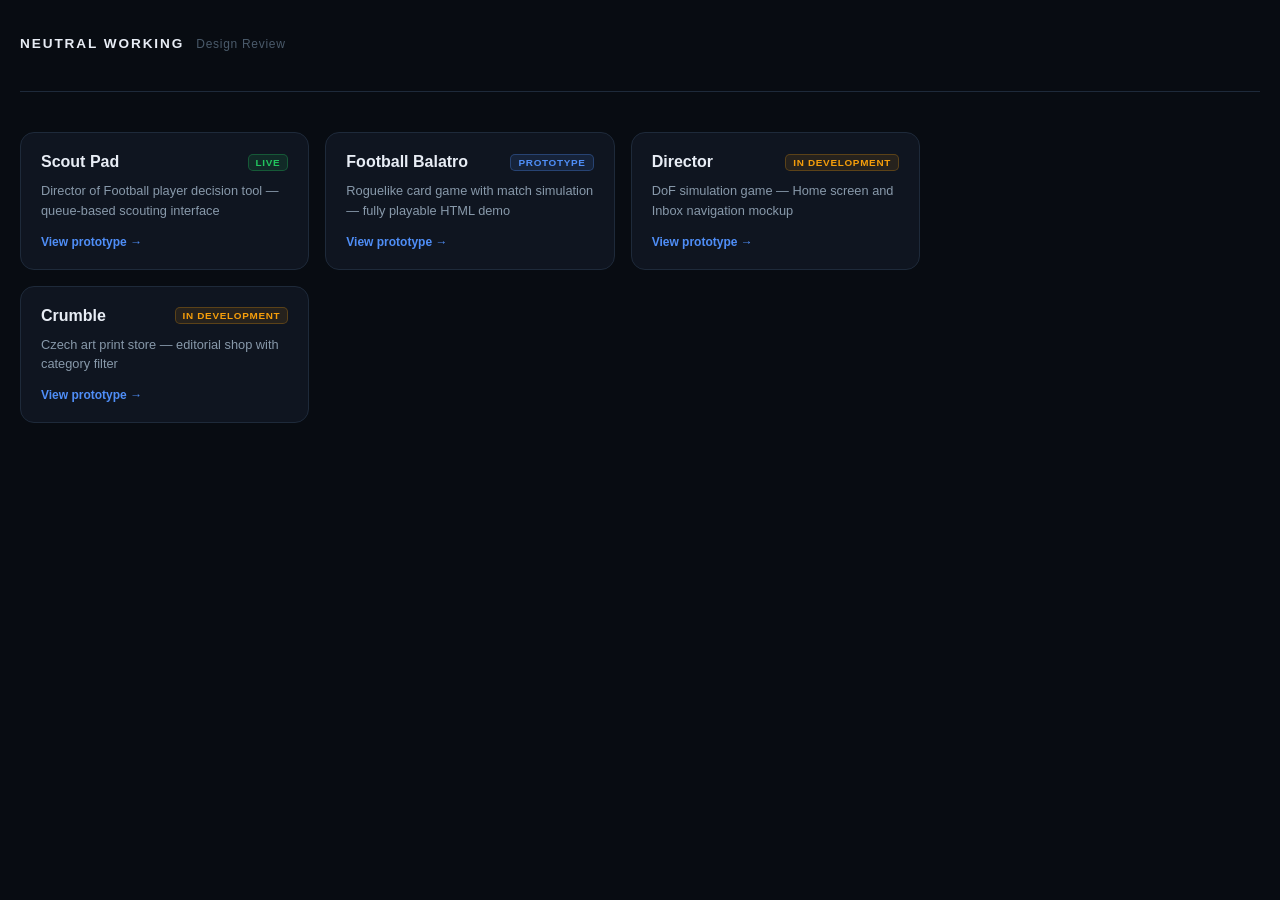
==== index.html @ 382dd6c7 "Initial prototype site — Scout Pad, fbal, Crumble, Director Co-Authored-By: Claude Opus 4.6 <noreply" ====
<!doctype html>
<html lang="en">
<head>
  <meta charset="UTF-8" />
  <meta name="viewport" content="width=device-width, initial-scale=1.0" />
  <title>Neutral Working — Prototypes</title>
  <link rel="stylesheet" href="assets/css/index.css" />
</head>
<body>
  <header class="site-header">
    <span class="site-logo">Neutral Working</span>
    <span class="site-sub">Design Review</span>
  </header>

  <main class="grid">

    <a class="card" href="prototypes/scout-pad/">
      <div class="card-top">
        <span class="card-name">Scout Pad</span>
        <span class="badge badge-live">Live</span>
      </div>
      <p class="card-desc">Director of Football player decision tool — queue-based scouting interface</p>
      <span class="card-link">View prototype &rarr;</span>
    </a>

    <a class="card" href="prototypes/fbal/">
      <div class="card-top">
        <span class="card-name">Football Balatro</span>
        <span class="badge badge-proto">Prototype</span>
      </div>
      <p class="card-desc">Roguelike card game with match simulation — fully playable HTML demo</p>
      <span class="card-link">View prototype &rarr;</span>
    </a>

    <a class="card" href="prototypes/director/">
      <div class="card-top">
        <span class="card-name">Director</span>
        <span class="badge badge-dev">In development</span>
      </div>
      <p class="card-desc">DoF simulation game — Home screen and Inbox navigation mockup</p>
      <span class="card-link">View prototype &rarr;</span>
    </a>

    <a class="card" href="prototypes/crumble/">
      <div class="card-top">
        <span class="card-name">Crumble</span>
        <span class="badge badge-dev">In development</span>
      </div>
      <p class="card-desc">Czech art print store — editorial shop with category filter</p>
      <span class="card-link">View prototype &rarr;</span>
    </a>

  </main>
</body>
</html>
---- assets/css/index.css ----
:root {
  --bg: #080c12;
  --surface: #0f1520;
  --surface2: #161e2e;
  --border: #1e2a3a;
  --border2: #253040;
  --accent: #4f8ef7;
  --text: #e8edf5;
  --text2: #8899aa;
  --text3: #4a5a6a;
}

*, *::before, *::after { box-sizing: border-box; margin: 0; padding: 0; }

body {
  background: var(--bg);
  color: var(--text);
  font-family: -apple-system, BlinkMacSystemFont, "SF Pro Display", "Inter", sans-serif;
  min-height: 100vh;
  padding: 0 20px 60px;
}

.site-header {
  display: flex;
  align-items: baseline;
  gap: 12px;
  padding: 36px 0 40px;
  border-bottom: 1px solid var(--border);
  margin-bottom: 40px;
}

.site-logo {
  font-size: 0.85rem;
  font-weight: 800;
  letter-spacing: 0.14em;
  text-transform: uppercase;
  color: var(--text);
}

.site-sub {
  font-size: 0.75rem;
  color: var(--text3);
  letter-spacing: 0.06em;
}

.grid {
  display: grid;
  grid-template-columns: repeat(auto-fill, minmax(280px, 1fr));
  gap: 16px;
  max-width: 900px;
}

.card {
  display: flex;
  flex-direction: column;
  gap: 10px;
  padding: 20px;
  background: var(--surface);
  border: 1px solid var(--border);
  border-radius: 14px;
  text-decoration: none;
  color: inherit;
  transition: border-color 0.15s, background 0.15s;
}

.card:hover {
  border-color: var(--border2);
  background: var(--surface2);
}

.card-top {
  display: flex;
  align-items: center;
  justify-content: space-between;
  gap: 8px;
}

.card-name {
  font-size: 1rem;
  font-weight: 700;
  color: var(--text);
}

.badge {
  font-size: 0.62rem;
  font-weight: 700;
  letter-spacing: 0.07em;
  text-transform: uppercase;
  padding: 2px 7px;
  border-radius: 5px;
  border: 1px solid transparent;
  white-space: nowrap;
}

.badge-live  { background: rgba(34,197,94,0.12); color: #22c55e; border-color: rgba(34,197,94,0.3); }
.badge-proto { background: rgba(79,142,247,0.12); color: #4f8ef7; border-color: rgba(79,142,247,0.3); }
.badge-dev   { background: rgba(245,158,11,0.10); color: #f59e0b; border-color: rgba(245,158,11,0.25); }

.card-desc {
  font-size: 0.8rem;
  color: var(--text2);
  line-height: 1.55;
}

.card-link {
  font-size: 0.75rem;
  color: var(--accent);
  font-weight: 600;
  margin-top: 4px;
}
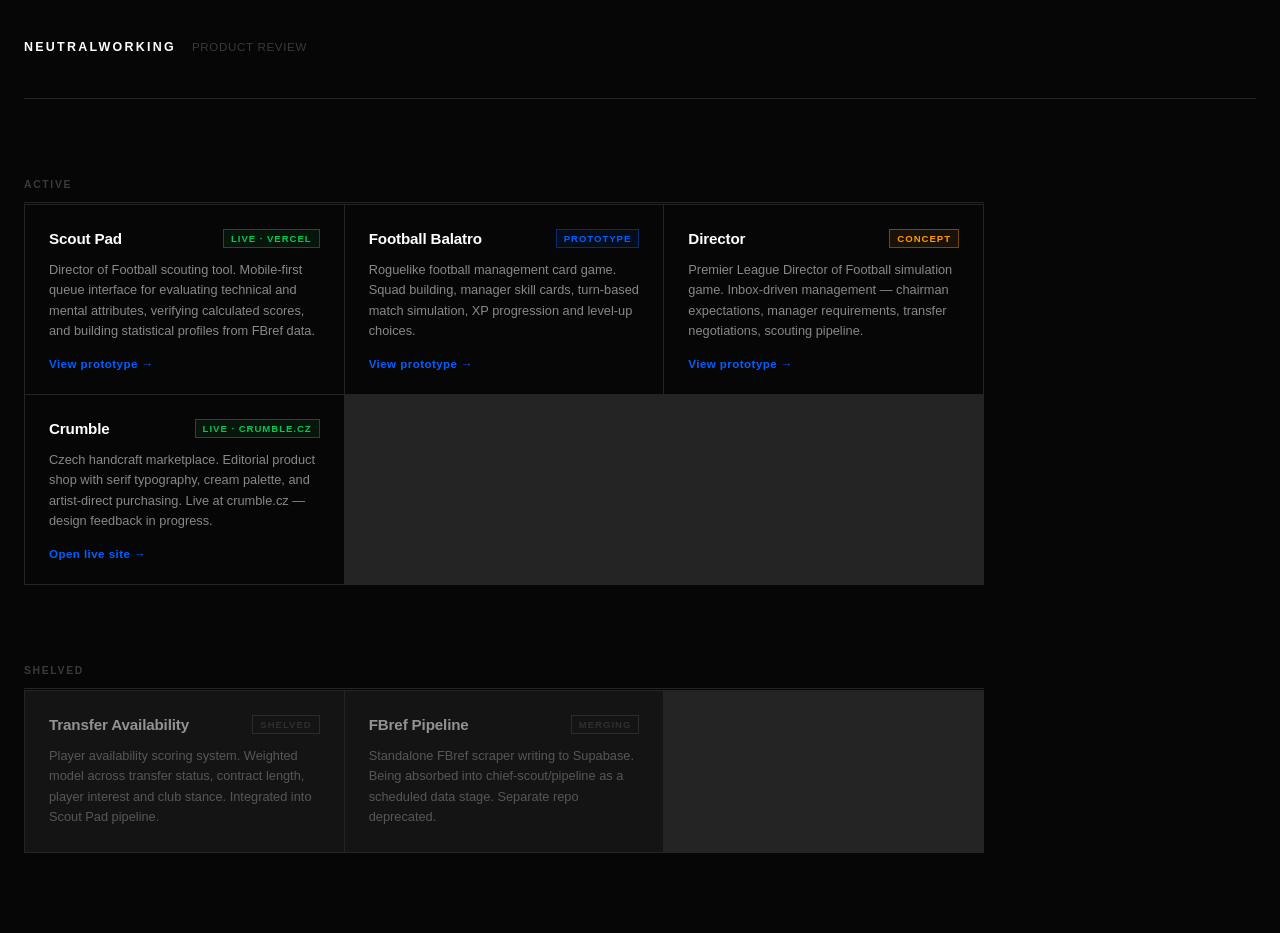
==== commit 53a50eb2: "redesign: new monochrome+bold design system across site Design direction: true black base, Helvetica" ====
--- a/index.html
+++ b/index.html
@@ -3,23 +3,25 @@
 <head>
   <meta charset="UTF-8" />
   <meta name="viewport" content="width=device-width, initial-scale=1.0" />
-  <title>Neutral Working — Prototypes</title>
+  <title>neutralworking — product review</title>
   <link rel="stylesheet" href="assets/css/index.css" />
 </head>
 <body>
   <header class="site-header">
-    <span class="site-logo">Neutral Working</span>
-    <span class="site-sub">Design Review</span>
+    <span class="site-logo">neutralworking</span>
+    <span class="site-sub">product review</span>
   </header>
+
+  <div class="section-label">Active</div>
 
   <main class="grid">
 
     <a class="card" href="prototypes/scout-pad/">
       <div class="card-top">
         <span class="card-name">Scout Pad</span>
-        <span class="badge badge-live">Live</span>
+        <span class="badge badge-live">Live · Vercel</span>
       </div>
-      <p class="card-desc">Director of Football player decision tool — queue-based scouting interface</p>
+      <p class="card-desc">Director of Football scouting tool. Mobile-first queue interface for evaluating technical and mental attributes, verifying calculated scores, and building statistical profiles from FBref data.</p>
       <span class="card-link">View prototype &rarr;</span>
     </a>
 
@@ -28,28 +30,51 @@
         <span class="card-name">Football Balatro</span>
         <span class="badge badge-proto">Prototype</span>
       </div>
-      <p class="card-desc">Roguelike card game with match simulation — fully playable HTML demo</p>
+      <p class="card-desc">Roguelike football management card game. Squad building, manager skill cards, turn-based match simulation, XP progression and level-up choices.</p>
       <span class="card-link">View prototype &rarr;</span>
     </a>
 
     <a class="card" href="prototypes/director/">
       <div class="card-top">
         <span class="card-name">Director</span>
-        <span class="badge badge-dev">In development</span>
+        <span class="badge badge-dev">Concept</span>
       </div>
-      <p class="card-desc">DoF simulation game — Home screen and Inbox navigation mockup</p>
+      <p class="card-desc">Premier League Director of Football simulation game. Inbox-driven management — chairman expectations, manager requirements, transfer negotiations, scouting pipeline.</p>
       <span class="card-link">View prototype &rarr;</span>
     </a>
 
-    <a class="card" href="prototypes/crumble/">
+    <a class="card" href="https://crumble.cz" target="_blank" rel="noopener">
       <div class="card-top">
         <span class="card-name">Crumble</span>
-        <span class="badge badge-dev">In development</span>
+        <span class="badge badge-live">Live · crumble.cz</span>
       </div>
-      <p class="card-desc">Czech art print store — editorial shop with category filter</p>
-      <span class="card-link">View prototype &rarr;</span>
+      <p class="card-desc">Czech handcraft marketplace. Editorial product shop with serif typography, cream palette, and artist-direct purchasing. Live at crumble.cz — design feedback in progress.</p>
+      <span class="card-link">Open live site &rarr;</span>
     </a>
 
   </main>
+
+  <div class="section-label" style="margin-top:48px;">Shelved</div>
+
+  <main class="grid">
+
+    <div class="card" style="opacity:0.5;cursor:default;">
+      <div class="card-top">
+        <span class="card-name">Transfer Availability</span>
+        <span class="badge badge-shelf">Shelved</span>
+      </div>
+      <p class="card-desc">Player availability scoring system. Weighted model across transfer status, contract length, player interest and club stance. Integrated into Scout Pad pipeline.</p>
+    </div>
+
+    <div class="card" style="opacity:0.5;cursor:default;">
+      <div class="card-top">
+        <span class="card-name">FBref Pipeline</span>
+        <span class="badge badge-shelf">Merging</span>
+      </div>
+      <p class="card-desc">Standalone FBref scraper writing to Supabase. Being absorbed into chief-scout/pipeline as a scheduled data stage. Separate repo deprecated.</p>
+    </div>
+
+  </main>
+
 </body>
 </html>
--- a/assets/css/index.css
+++ b/assets/css/index.css
@@ -1,13 +1,16 @@
 :root {
-  --bg: #080c12;
-  --surface: #0f1520;
-  --surface2: #161e2e;
-  --border: #1e2a3a;
-  --border2: #253040;
-  --accent: #4f8ef7;
-  --text: #e8edf5;
-  --text2: #8899aa;
-  --text3: #4a5a6a;
+  --bg: #060606;
+  --surface: #111111;
+  --surface2: #1a1a1a;
+  --border: #242424;
+  --border2: #333333;
+  --accent: #005FFF;
+  --green: #00C853;
+  --amber: #FF9800;
+  --red: #FF2442;
+  --text: #ffffff;
+  --text2: #888888;
+  --text3: #3a3a3a;
 }
 
 *, *::before, *::after { box-sizing: border-box; margin: 0; padding: 0; }
@@ -15,58 +18,56 @@
 body {
   background: var(--bg);
   color: var(--text);
-  font-family: -apple-system, BlinkMacSystemFont, "SF Pro Display", "Inter", sans-serif;
+  font-family: "Helvetica Neue", Helvetica, Arial, sans-serif;
   min-height: 100vh;
-  padding: 0 20px 60px;
+  padding: 0 24px 80px;
 }
 
 .site-header {
   display: flex;
   align-items: baseline;
-  gap: 12px;
-  padding: 36px 0 40px;
+  gap: 16px;
+  padding: 40px 0 44px;
   border-bottom: 1px solid var(--border);
-  margin-bottom: 40px;
+  margin-bottom: 48px;
 }
 
 .site-logo {
-  font-size: 0.85rem;
-  font-weight: 800;
-  letter-spacing: 0.14em;
+  font-size: 0.78rem;
+  font-weight: 700;
+  letter-spacing: 0.18em;
   text-transform: uppercase;
   color: var(--text);
 }
 
 .site-sub {
-  font-size: 0.75rem;
+  font-size: 0.72rem;
   color: var(--text3);
   letter-spacing: 0.06em;
+  text-transform: uppercase;
 }
 
 .grid {
   display: grid;
-  grid-template-columns: repeat(auto-fill, minmax(280px, 1fr));
-  gap: 16px;
-  max-width: 900px;
+  grid-template-columns: repeat(auto-fill, minmax(300px, 1fr));
+  gap: 1px;
+  background: var(--border);
+  max-width: 960px;
+  border: 1px solid var(--border);
 }
 
 .card {
   display: flex;
   flex-direction: column;
-  gap: 10px;
-  padding: 20px;
-  background: var(--surface);
-  border: 1px solid var(--border);
-  border-radius: 14px;
+  gap: 12px;
+  padding: 24px;
+  background: var(--bg);
   text-decoration: none;
   color: inherit;
-  transition: border-color 0.15s, background 0.15s;
+  transition: background 0.1s;
 }
 
-.card:hover {
-  border-color: var(--border2);
-  background: var(--surface2);
-}
+.card:hover { background: var(--surface); }
 
 .card-top {
   display: flex;
@@ -76,35 +77,49 @@
 }
 
 .card-name {
-  font-size: 1rem;
+  font-size: 0.95rem;
   font-weight: 700;
+  letter-spacing: -0.01em;
   color: var(--text);
 }
 
 .badge {
-  font-size: 0.62rem;
+  font-size: 0.6rem;
   font-weight: 700;
-  letter-spacing: 0.07em;
+  letter-spacing: 0.1em;
   text-transform: uppercase;
-  padding: 2px 7px;
-  border-radius: 5px;
+  padding: 3px 7px;
   border: 1px solid transparent;
   white-space: nowrap;
 }
 
-.badge-live  { background: rgba(34,197,94,0.12); color: #22c55e; border-color: rgba(34,197,94,0.3); }
-.badge-proto { background: rgba(79,142,247,0.12); color: #4f8ef7; border-color: rgba(79,142,247,0.3); }
-.badge-dev   { background: rgba(245,158,11,0.10); color: #f59e0b; border-color: rgba(245,158,11,0.25); }
+.badge-live  { color: var(--green);  border-color: rgba(0,200,83,0.4);   background: rgba(0,200,83,0.08); }
+.badge-proto { color: var(--accent); border-color: rgba(0,95,255,0.4);   background: rgba(0,95,255,0.08); }
+.badge-dev   { color: var(--amber);  border-color: rgba(255,152,0,0.4);  background: rgba(255,152,0,0.08); }
+.badge-shelf { color: var(--text3);  border-color: var(--border2);        background: transparent; }
 
 .card-desc {
   font-size: 0.8rem;
   color: var(--text2);
-  line-height: 1.55;
+  line-height: 1.6;
 }
 
 .card-link {
-  font-size: 0.75rem;
+  font-size: 0.72rem;
   color: var(--accent);
-  font-weight: 600;
+  font-weight: 700;
+  letter-spacing: 0.04em;
   margin-top: 4px;
 }
+
+.section-label {
+  font-size: 0.65rem;
+  font-weight: 700;
+  letter-spacing: 0.16em;
+  text-transform: uppercase;
+  color: var(--text3);
+  padding: 32px 0 12px;
+  max-width: 960px;
+  border-bottom: 1px solid var(--border);
+  margin-bottom: 1px;
+}
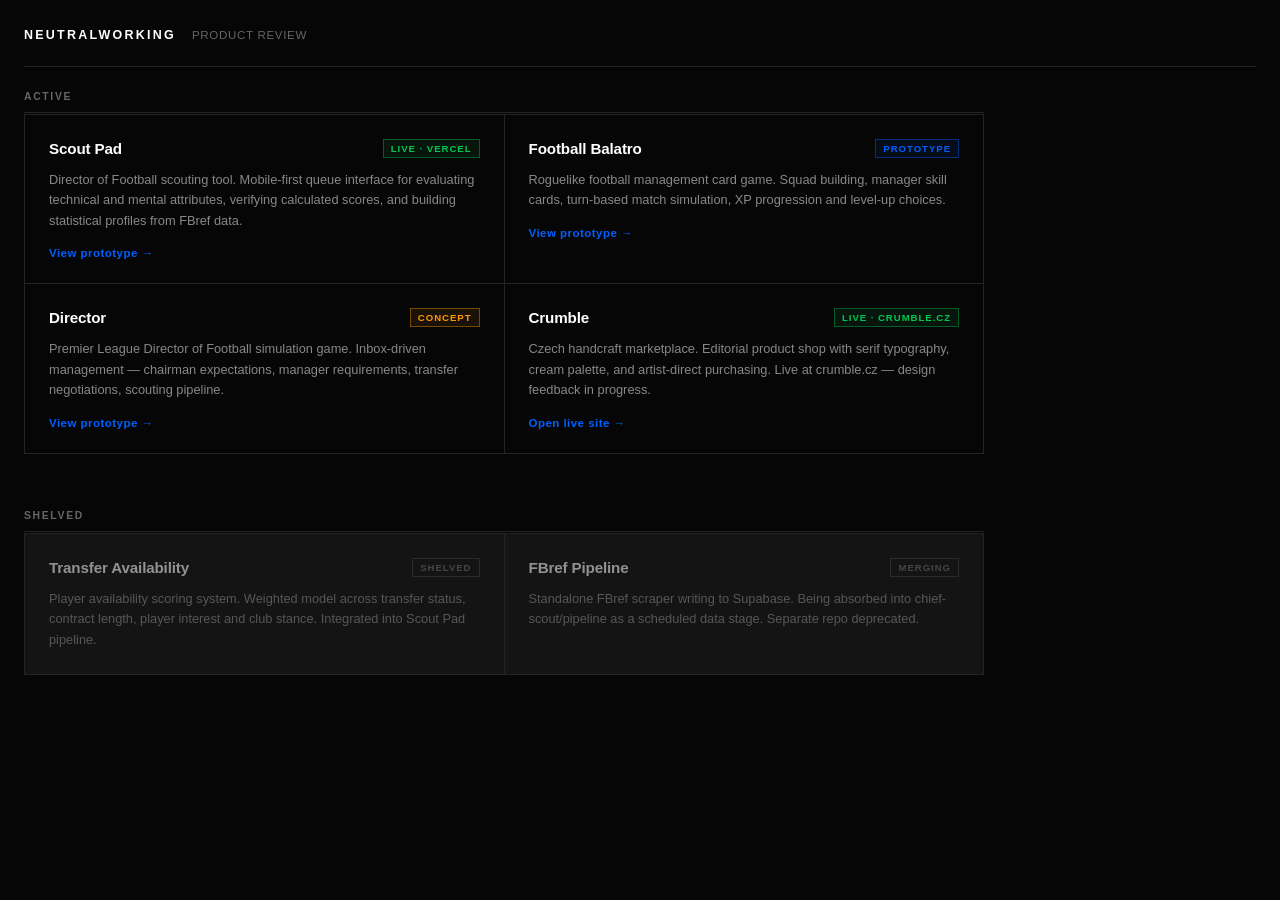
==== commit 791ecedf: "fix(index): 2-column grid eliminates ghost cells, tighten spacing Switch from auto-fill (creates emp" ====
--- a/index.html
+++ b/index.html
@@ -54,7 +54,7 @@
 
   </main>
 
-  <div class="section-label" style="margin-top:48px;">Shelved</div>
+  <div class="section-label" style="margin-top:32px;">Shelved</div>
 
   <main class="grid">
 
--- a/assets/css/index.css
+++ b/assets/css/index.css
@@ -10,7 +10,7 @@
   --red: #FF2442;
   --text: #ffffff;
   --text2: #888888;
-  --text3: #3a3a3a;
+  --text3: #666666;
 }
 
 *, *::before, *::after { box-sizing: border-box; margin: 0; padding: 0; }
@@ -27,9 +27,9 @@
   display: flex;
   align-items: baseline;
   gap: 16px;
-  padding: 40px 0 44px;
+  padding: 28px 0 24px;
   border-bottom: 1px solid var(--border);
-  margin-bottom: 48px;
+  margin-bottom: 0;
 }
 
 .site-logo {
@@ -49,7 +49,7 @@
 
 .grid {
   display: grid;
-  grid-template-columns: repeat(auto-fill, minmax(300px, 1fr));
+  grid-template-columns: repeat(2, 1fr);
   gap: 1px;
   background: var(--border);
   max-width: 960px;
@@ -118,7 +118,7 @@
   letter-spacing: 0.16em;
   text-transform: uppercase;
   color: var(--text3);
-  padding: 32px 0 12px;
+  padding: 24px 0 10px;
   max-width: 960px;
   border-bottom: 1px solid var(--border);
   margin-bottom: 1px;
